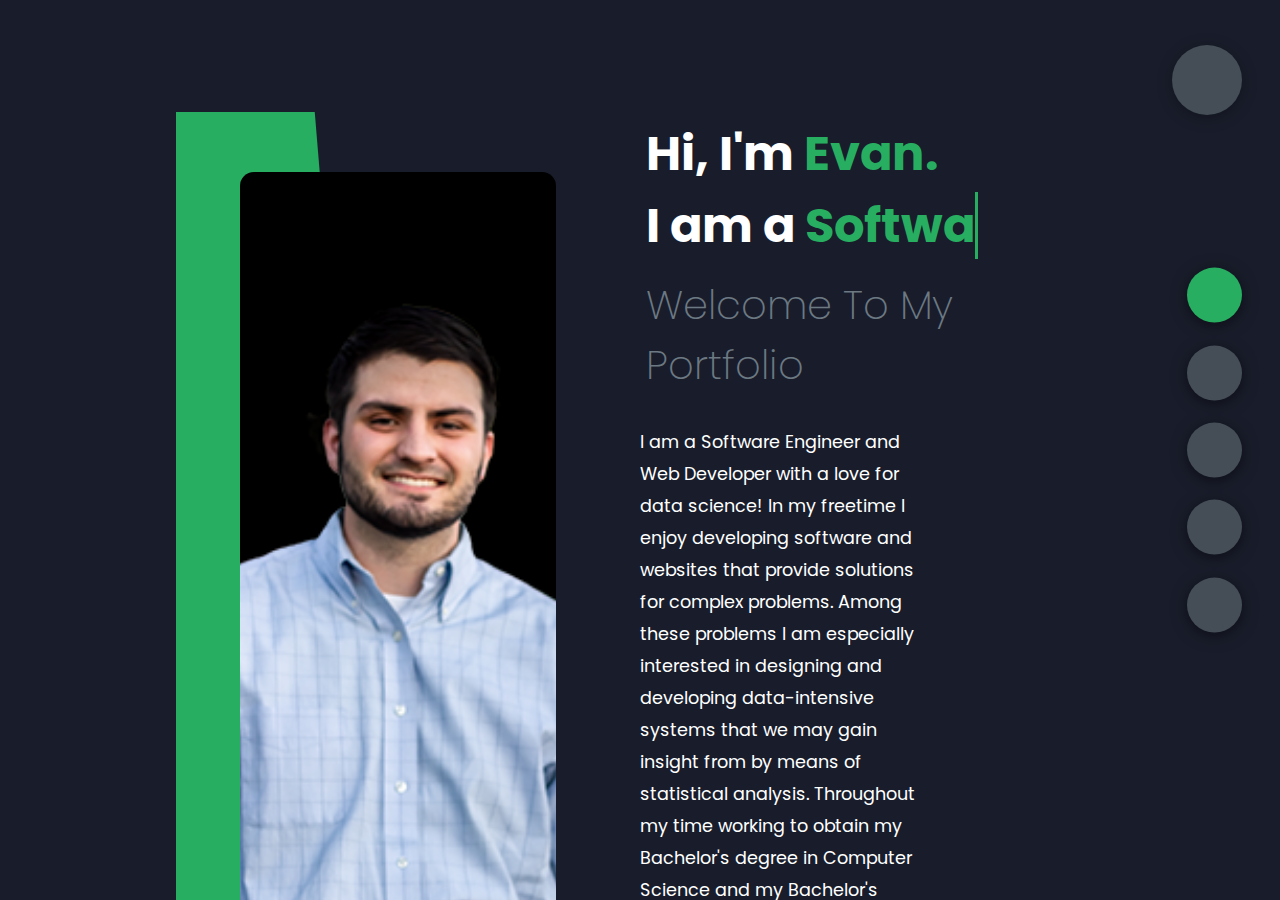
==== index.html @ 1d95c6c9 "general layout fixes for mobile" ====
<!DOCTYPE html>
<html lang="en">

<head>
    <meta charset="UTF-8">
    <meta http-equiv="X-UA-Compatible" content="IE=edge">
    <meta name="viewport" content="width=device-width, initial-scale=1.0">
    <title>Evan Nordin | Professional Portfolio</title>
    <link rel="stylesheet" href="./styles/styles.css">
    <link rel="preconnect" href="https://fonts.googleapis.com">
    <link rel="preconnect" href="https://fonts.gstatic.com" crossorigin>
    <link href="https://fonts.googleapis.com/css2?family=Poppins:ital,wght@0,400;0,500;0,700;0,800;1,400&display=swap"
        rel="stylesheet">
    <link rel="stylesheet" href="https://cdnjs.cloudflare.com/ajax/libs/font-awesome/6.1.1/css/all.min.css"
        integrity="sha512-KfkfwYDsLkIlwQp6LFnl8zNdLGxu9YAA1QvwINks4PhcElQSvqcyVLLD9aMhXd13uQjoXtEKNosOWaZqXgel0g=="
        crossorigin="anonymous" referrerpolicy="no-referrer" />
    <script async src="https://www.googletagmanager.com/gtag/js?id=G-2WJSHHRMSF"></script>
    <script>
        window.dataLayer = window.dataLayer || [];
        function gtag() { dataLayer.push(arguments); }
        gtag('js', new Date());

        gtag('config', 'G-2WJSHHRMSF');
    </script>
    <script src="https://www.google.com/recaptcha/api.js" async defer></script>
</head>

<body class="main-content">
    <header class="section sec1 header active" id="home">
        <div class="header-content">
            <div class="left-header">
                <div class="h-shape"></div>
                <div class="image"><img src="img/hero2.png" alt="my-headshot"></div>
                <div class="privacy">
                    <a href="/privacy.html">Privacy Policy</a>
                </div>
            </div>
            <div class="right-header">
                <h1 class="name">Hi, I'm <span class="name">Evan. </span><br />I am a<span class="typewriter"
                        data-wait="1500"
                        data-words='["&nbsp;Software&nbsp;Engineer.", "&nbsp;Web&nbsp;Developer.", "&nbsp;Data&nbsp;Scientist."]'></span>
                </h1>
                <h2>Welcome To My Portfolio</h2>
                <p>I am a Software Engineer and Web Developer with a love for data science! In my freetime I enjoy
                    developing software and websites that provide solutions for complex problems. Among these problems I
                    am especially interested in designing and developing data-intensive systems that we may gain insight
                    from by means of statistical analysis. Throughout my time
                    working to obtain my Bachelor's degree in Computer Science and my Bachelor's degree
                    in Applied Mathematics, I have always remained intentional in refining my skills both as a software
                    engineer and mathematician by working on passion projects. I am currently looking for a job that
                    will utilize my unique skill set and enable my continued growth in the field. </p>
                <div class="btn-container">
                    <a href="#" class="main-btn">
                        <span class="btn-text">Download Resume</span>
                        <span class="btn-icon"><i class="fas fa-download"></i></span>
                    </a>
                </div>
            </div>
        </div>
    </header>
    <main>
        <section class="section sec2 about" id="about">
            <div class="main-title">
                <h2>About <span>me</span></h2>
            </div>
            <div class="about-container">
                <div class="left-about">
                    <h2>Information</h2>
                    <p>My name is Evan Nordin. I have been a software developer for the last seven years and began
                        studying mathematics to become a data scientist three years ago. My love for software
                        engineering, web development, and data science all stems from my passion for solving problems. I
                        am excellent at independently completing tasks I am given, but I really thrive in collaborative
                        environments where I am given the opportunity to share my knowledge and learn from others. I am
                        very detail-oriented, which is why I really enjoy building software. A few of my favorite books
                        that I've
                        recently read include "The Pragmatic Programmer", "Designing Data-Intensive Applications", and
                        "Eloquent Javascript". While there are many more books I have read and learned from, I feel that
                        each of these books has influenced the way I approach and solve problems. I never get tired of
                        looking back over them. I am familar with numerous SDLC methods, but my favorite is AGILE.
                    </p>
                </div>
                <div class="right-about">
                    <div class="about-item">
                        <div class="about-text">
                            <p class="large-text">Exceptional</p>
                            <p class="small-text">Communication <br /> Skills</p>
                        </div>
                    </div>
                    <div class="about-item">
                        <div class="about-text">
                            <p class="large-text">Outstanding</p>
                            <p class="small-text">Time <br /> Management</p>
                        </div>
                    </div>
                    <div class="about-item">
                        <div class="about-text">
                            <p class="large-text">Dedicated</p>
                            <p class="small-text">Lifetime <br /> Learner</p>
                        </div>
                    </div>
                    <div class="about-item">
                        <div class="about-text">
                            <p class="large-text">Innovative</p>
                            <p class="small-text">Problem <br /> Solver</p>
                        </div>
                    </div>
                </div>
            </div>
            <div class="btn-container">
                <a href="#" class="main-btn">
                    <span class="btn-text">Download Resume</span>
                    <span class="btn-icon"><i class="fas fa-download"></i></span>
                </a>
            </div>
            <div class="about-stats">
                <h4 class="stat-title">Technical Skills</h4>
                <div class="progress-bars">
                    <div class="progress-bar">
                        <p class="progress-title">Java</p>
                        <div class="progress-container">
                            <p class="progress-text">Proficient (90%)</p>
                            <div class="progress">
                                <span class="java"></span>
                            </div>
                        </div>
                    </div>
                    <div class="progress-bar">
                        <p class="progress-title">Javascript</p>
                        <div class="progress-container">
                            <p class="progress-text">Proficient (94%)</p>
                            <div class="progress">
                                <span class="js"></span>
                            </div>
                        </div>
                    </div>
                    <div class="progress-bar">
                        <p class="progress-title">C++</p>
                        <div class="progress-container">
                            <p class="progress-text">Competent (86%)</p>
                            <div class="progress">
                                <span class="cpp"></span>
                            </div>
                        </div>
                    </div>
                    <div class="progress-bar">
                        <p class="progress-title">HTML</p>
                        <div class="progress-container">
                            <p class="progress-text">Proficient (90%)</p>
                            <div class="progress">
                                <span class="html"></span>
                            </div>
                        </div>
                    </div>
                    <div class="progress-bar">
                        <p class="progress-title">python</p>
                        <div class="progress-container">
                            <p class="progress-text">Proficient (90%)</p>
                            <div class="progress">
                                <span class="python"></span>
                            </div>
                        </div>
                    </div>
                    <div class="progress-bar">
                        <p class="progress-title">CSS</p>
                        <div class="progress-container">
                            <p class="progress-text">Proficent (88%)</p>
                            <div class="progress">
                                <span class="css"></span>
                            </div>
                        </div>
                    </div>
                    <div class="progress-bar">
                        <p class="progress-title">SQL</p>
                        <div class="progress-container">
                            <p class="progress-text">Competent (85%)</p>
                            <div class="progress">
                                <span class="css"></span>
                            </div>
                        </div>
                    </div>
                    <div class="progress-bar">
                        <p class="progress-title">MongoDB</p>
                        <div class="progress-container">
                            <p class="progress-text">Proficient (90%)</p>
                            <div class="progress">
                                <span class="css"></span>
                            </div>
                        </div>
                    </div>
                    <div class="progress-bar">
                        <p class="progress-title">Documentation</p>
                        <div class="progress-container">
                            <p class="progress-text">Competent (85%)</p>
                            <div class="progress">
                                <span class="css"></span>
                            </div>
                        </div>
                    </div>
                    <div class="progress-bar">
                        <p class="progress-title">Debugging</p>
                        <div class="progress-container">
                            <p class="progress-text">Expert (100%)</p>
                            <div class="progress">
                                <span class="debugging"></span>
                            </div>
                        </div>
                    </div>
                </div>
            </div>
            <h4 class="stat-title">My Timeline</h4>
            <div class="timeline">
                <div class="timeline-item">
                    <div class="timeline-icon">
                        <i class="fas fa-briefcase"></i>
                    </div>
                    <p class="timeline-duration">2017 - June 2022</p>
                    <h5>Bachelor of Science: Computer Science <span> - Central Washington University</span></h5>
                    <p>
                        Studied Computer Science at Central Washington University. During my time at CWU I learned
                        extensivesly about the fundamentals of computer science, including data structures, algorithms,
                        cybersecurity, computer architecture, principles of language design, database management
                        systems, algorithm analysis, advanced software engineering, and most recently computational
                        intelligence (AI
                        and ML algorithms).
                    </p>
                </div>
                <div class="timeline-item">
                    <div class="timeline-icon">
                        <i class="fas fa-briefcase"></i>
                    </div>
                    <p class="timeline-duration">2021 - Present</p>
                    <h5>Technology Intern <span> - CBHA</span></h5>
                    <p>
                        Currently working as a technology intern at Columbia Basin Health Association (CBHA). As a tech
                        intern, I have played a significant role in the implementation of the KACE asset management
                        system. At the beginning of my internship, I was responsible for physically tagging over two
                        thousand assets with barcodes and putting them in the new asset management system. After this
                        project was complete, I developed a custom web application that allows CBHA to send out
                        information system alerts to its employees via text, and also as a popup on the employee's
                        computer. I am currently building an application that streamlines the processs of updating asset
                        information inside of KACE.
                </div>
                <div class="timeline-item">
                    <div class="timeline-icon">
                        <i class="fas fa-briefcase"></i>
                    </div>
                    <p class="timeline-duration">2017 - June 2022</p>
                    <h5>Bachelor of Science: Applied Mathematics <span> - Central Washington University</span></h5>
                    <p>
                        Studied Applied Mathematics at Central Washington University. During my time at CWU I learned
                        extensivesly about the fundamentals of applied mathematics, including linear algebra, calculus,
                        probability and statistics, differential equations, cryptography, mathematical modeling, and
                        most recently advanced numerical methods and analysis. I also took courses in proving
                        fundamental mathematical concepts in calculus, linear algebra, sets and logic, discrete
                        mathematics, and finally combinatorics and graph theory.
                    </p>
                </div>
            </div>
            <div class="privacy">
                <a href="/privacy.html">Privacy Policy</a>
            </div>
        </section>
        <section class="section sec3 portfolio" id="portfolio">
            <div class="main-title">
                <h2>My <span>Projects</span></h2>
            </div>
            <div class="portfolio-items">
                <div class="portfolio-item">
                    <img src="img/blog1.jpg" alt="">
                    <div class="project-text">
                        <a href="#" target="_blank">
                            <h4>Portfolio Website</h4>
                        </a>
                        <p>
                            I built my portfolio website from scratch using HTML, SCSS, and JavaScript. The majority of
                            work for this project was building the frontend. However, I did write an express server that
                            implements nodemailer to send me emails when somebody fills out the contact form. I plan to
                            continually update this website with more projects and skills
                            as I grow in my career. To view the source code for this website, check out my Github!
                        </p>
                        <div class="pill-btns">
                            <a href="https://evannordin.dev" target="_blank">
                                <div class="pill-btn">
                                    <div class="icon">
                                        <i class="fa-solid fa-globe"></i>
                                    </div>
                                </div>
                            </a>
                            <a href="https://github.com/EvanNordin/my-portfolio" target="_blank">
                                <div class="pill-btn">
                                    <div class="icon">
                                        <i class="fab fa-github"></i>
                                    </div>
                                </div>
                            </a>
                        </div>
                    </div>
                </div>
                <div class="portfolio-item">
                    <img src="img/comets-screenshot.jpg" alt="">
                    <div class="project-text">
                        <a href="https://comets-ten.vercel.app/" target="_blank">
                            <h4>Comets.js</h4>
                        </a>
                        <p>
                            Comets.js is a lightweight e-commerce store that is built with Nuxt.js and implements Strapi
                            and Snipcart. I was lead developer and SCRUM master for this project so I was
                            responsible for making
                            sure our team was progressing. The website is in demo mode so
                            products served from the backend may take a little bit to load. Additionally, orders can be
                            placed with the provided test credit card.
                        </p>
                        <div class="pill-btns">
                            <a href="https://comets-ten.vercel.app/" target="_blank">
                                <div class="pill-btn">
                                    <div class="icon">
                                        <i class="fa-solid fa-globe"></i>
                                    </div>
                                </div>
                            </a>
                            <a href="https://github.com/capstone-project-481" target="_blank">
                                <div class="pill-btn">
                                    <div class="icon">
                                        <i class="fab fa-github"></i>
                                    </div>
                                </div>
                            </a>
                        </div>
                    </div>
                </div>
                <div class="portfolio-item">
                    <img src="img/blog1.jpg" alt="">
                    <div class="project-text">
                        <a href="#" target="_blank">
                            <h4>Portfolio Website</h4>
                        </a>
                        <p>
                            I built my portfolio website from scratch using HTML, SCSS, and JavaScript. The majority of
                            work for this project was building the frontend. However, I did write an express server that
                            implements nodemailer to send me emails when somebody fills out the contact form. I plan to
                            continually update this website with more projects and skills
                            as I grow in my career. To view the source code for this website, check out my Github!
                        </p>
                        <div class="pill-btns">
                            <div class="pill-btn">
                                <div class="icon">
                                    <i class="fab fa-github"></i>
                                </div>
                            </div>
                        </div>
                    </div>
                </div>
            </div>
            <div class="privacy">
                <a href="/privacy.html">Privacy Policy</a>
            </div>
        </section>
        <section class="section sec4" id="blogs">
            <div class="blogs-content">
                <div class="main-title">
                    <h2>My <span>Blog</span></h2>
                </div>
                <div class="blogs">
                    <div class="blog">
                        <img src="img/blog1.jpg" alt="">
                        <div class="blog-text">
                            <h4>Is Studying Computer Science a Good Idea in 2022?</h4>
                            <p>
                                Lorem ipsum dolor, sit amet consectetur adipisicing elit. Ab, laboriosam doloribus? Non,
                                dicta quis sunt consectetur, sed mollitia, sequi ipsa blanditiis tempore molestias
                                corrupti
                                excepturi! Incidunt delectus aperiam repellendus expedita!
                            </p>
                        </div>
                    </div>
                    <div class="blog">
                        <img src="img/blog1.jpg" alt="">
                        <div class="blog-text">
                            <h4>Is Studying Computer Science a Good Idea in 2022?</h4>
                            <p>
                                Lorem ipsum dolor, sit amet consectetur adipisicing elit. Ab, laboriosam doloribus? Non,
                                dicta quis sunt consectetur, sed mollitia, sequi ipsa blanditiis tempore molestias
                                corrupti
                                excepturi! Incidunt delectus aperiam repellendus expedita!
                            </p>
                        </div>
                    </div>
                    <div class="blog">
                        <img src="img/blog1.jpg" alt="">
                        <div class="blog-text">
                            <h4>Is Studying Computer Science a Good Idea in 2022?</h4>
                            <p>
                                Lorem ipsum dolor, sit amet consectetur adipisicing elit. Ab, laboriosam doloribus? Non,
                                dicta quis sunt consectetur, sed mollitia, sequi ipsa blanditiis tempore molestias
                                corrupti
                                excepturi! Incidunt delectus aperiam repellendus expedita!
                            </p>
                        </div>
                    </div>
                    <div class="blog">
                        <img src="img/blog1.jpg" alt="">
                        <div class="blog-text">
                            <h4>Is Studying Computer Science a Good Idea in 2022?</h4>
                            <p>
                                Lorem ipsum dolor, sit amet consectetur adipisicing elit. Ab, laboriosam doloribus? Non,
                                dicta quis sunt consectetur, sed mollitia, sequi ipsa blanditiis tempore molestias
                                corrupti
                                excepturi! Incidunt delectus aperiam repellendus expedita!
                            </p>
                        </div>
                    </div>
                    <div class="blog">
                        <img src="img/blog1.jpg" alt="">
                        <div class="blog-text">
                            <h4>Is Studying Computer Science a Good Idea in 2022?</h4>
                            <p>
                                Lorem ipsum dolor, sit amet consectetur adipisicing elit. Ab, laboriosam doloribus? Non,
                                dicta quis sunt consectetur, sed mollitia, sequi ipsa blanditiis tempore molestias
                                corrupti
                                excepturi! Incidunt delectus aperiam repellendus expedita!
                            </p>
                        </div>
                    </div>
                    <div class="blog">
                        <img src="img/blog1.jpg" alt="">
                        <div class="blog-text">
                            <h4>Is Studying Computer Science a Good Idea in 2022?</h4>
                            <p>
                                Lorem ipsum dolor, sit amet consectetur adipisicing elit. Ab, laboriosam doloribus? Non,
                                dicta quis sunt consectetur, sed mollitia, sequi ipsa blanditiis tempore molestias
                                corrupti
                                excepturi! Incidunt delectus aperiam repellendus expedita!
                            </p>
                        </div>
                    </div>
                </div>
            </div>
            <div class="privacy">
                <a href="/privacy.html">Privacy Policy</a>
            </div>
        </section>
        <section class="section sec5 contact" id="contact">
            <div class="contact-container">
                <div class="main-title">
                    <h2>Contact <span>Me</span></h2>
                </div>
                <div class="contact-content-container">
                    <div class="left-contact">
                        <h2>Get in touch with me</h2>
                        <p>I am actively looking for new opportunities to work with you. If you are interested in
                            collaborating, please contact me. (Verify you're not a bot first, please!&#128513;) </p>
                        </p>
                        <div class="contact-info">
                            <div class="contact-item">
                                <div class="icon">
                                    <i class="fas fa-map-marker-alt"></i>
                                    Location
                                </div>
                                <p>
                                    Washington State, USA
                                </p>
                            </div>
                        </div>
                        <div class="contact-icons">
                            <div class="contact-icon">
                                <a href="https://www.youtube.com/channel/UC5YgiiaNcfvI5W--Wzyc4rw" target="_blank">
                                    <i class="fab fa-youtube"></i>
                                </a>
                                <a href="https://github.com/EvanNordin" target="_blank">
                                    <i class="fab fa-github"></i>
                                </a>
                                <a href="https://www.linkedin.com/in/evannordin/" target="_blank">
                                    <i class="fab fa-linkedin"></i>
                                </a>
                            </div>
                        </div>
                    </div>
                    <div class="right-contact">
                        <form action="https://evan-email-server.herokuapp.com/send" class="contact-form" method="POST">
                            <div class="input-control i-c-2">
                                <input type="text" name="name" id="name" required placeholder="YOUR NAME" required
                                    minlength="8" maxlength="120">
                                <input type="text" name="email" id="email" required placeholder="YOUR EMAIL" required
                                    pattern="^[a-zA-Z0-9.!#$%&'*+/=?^_`{|}~-]+@[a-zA-Z0-9-]+(?:\.[a-zA-Z0-9-]+)*$"
                                    minlength="3" maxlength="254">
                            </div>
                            <div class="input-control">
                                <input type="text" name="subject" id="subject" required placeholder="ENTER SUBJECT">
                            </div>
                            <div class="input-control">
                                <textarea name="message" id="message" cols="15" rows="8" required
                                    placeholder="ENTER YOUR MESSAGE TO ME HERE..."></textarea>
                            </div>
                            <div class="submit-btn">
                                <button type="submit" id="submit-btn"><span class="btn-text">Submit</span>
                                    <span class="btn-icon"><i class="fa-solid fa-paper-plane"></i></span></button>
                                <div class="g-recaptcha" data-sitekey="6LdHIXsdAAAAAGPR8xxVllN3nz0CfNjHw7wwX3Pq"></div>
                            </div>
                        </form>
                    </div>
                </div>
            </div>
            <div class="privacy">
                <a href="/privacy.html">Privacy Policy</a>
            </div>
        </section>
    </main>

    <div class="controls">
        <div class="control control-1 active-btn" data-id="home">
            <i class="fas fa-home"></i>
        </div>
        <div class="control control-2" data-id="about">
            <i class="fas fa-user"></i>
        </div>
        <div class="control control-3" data-id="portfolio">
            <i class="fas fa-briefcase"></i>
        </div>
        <div class="control control-4" data-id="blogs">
            <i class="far fa-newspaper"></i>
        </div>
        <div class="control control-5" data-id="contact">
            <i class="fas fa-envelope-open"></i>
        </div>
    </div>

    <div class="theme-btn">
        <i class="fas fa-adjust"></i>
    </div>

    <script src="./type.js"></script>
    <script src="./app.js"></script>
</body>

</html>
---- styles/styles.css ----
:root {
  --primary-transition: all .5s ease-out;
  --box-shadow-1: 0 3px 15px rgba(0, 0, 0, .5);
  --box-shadow-2: 2px 12px 15px rgba(0, 0, 0, .5);
  --color-primary: #191d2b;
  --color-secondary: #27ae60;
  --color-secondary-alternate: #00ff6a;
  --color-white: #ffffff;
  --color-black: #000;
  --color-grey0: #f8f8f8;
  --color-grey1: #dbe1e8;
  --color-grey2: #b2becd;
  --color-grey3: #6c7983;
  --color-grey4: #454e56;
  --color-grey5: #2a2e35;
  --color-grey6: #12181b;
  --br-sm-2: 14px;
}

.light-theme {
  --color-primary: #ffffff;
  --color-secondary: #00c2f3;
  --color-secondary-alternate: #00d9ff;
  --color-white: #454e56;
  --color-black: #000;
  --color-grey0: #f8f8f8;
  --color-grey1: #6c7983;
  --color-grey2: #6c7983;
  --color-grey3: #6c7983;
  --color-grey4: #454e56;
  --color-grey5: #dddddd;
  --color-grey6: #12181b;
}

* {
  margin: 0;
  padding: 0;
  -webkit-box-sizing: border-box;
          box-sizing: border-box;
  list-style: none;
}

body {
  font-family: "Poppins", sans-serif;
  height: 100vh;
  background-color: var(--color-primary);
  font-size: 1.1rem;
  color: var(--color-white);
}

a {
  display: inline-block;
  text-decoration: none;
  color: inherit;
  font-family: inherit;
}

h1,
h2 {
  margin: 0.4rem;
}

h1 {
  font-size: 3.5rem;
}

h2 {
  font-size: 2.5rem;
  font-weight: 200;
  color: var(--color-grey3);
}

header {
  height: 100vh;
  color: var(--color-white);
  overflow: hidden;
}

section {
  min-height: 100vh;
  width: 100%;
  position: absolute;
  left: 0;
  top: 0;
  padding: 3rem 18rem;
}

.section {
  -webkit-transform: translateY(-100%);
          transform: translateY(-100%);
  -webkit-transition: var(--primary-transition);
  transition: var(--primary-transition);
  background-color: var(--color-primary);
}

.sec1 {
  display: none;
  -webkit-transform: translateY(0) scale(1);
          transform: translateY(0) scale(1);
}

.sec2 {
  display: none;
  -webkit-transform: translateY(0) scale(1);
          transform: translateY(0) scale(1);
}

.sec3 {
  display: none;
  -webkit-transform: translateY(0) scale(1);
          transform: translateY(0) scale(1);
}

.sec4 {
  display: none;
  -webkit-transform: translateY(0) scale(1);
          transform: translateY(0) scale(1);
}

.sec5 {
  display: none;
  -webkit-transform: translateY(0) scale(1);
          transform: translateY(0) scale(1);
}

.active {
  display: block;
  -webkit-animation: scaleAnim 1.25s ease-in-out;
          animation: scaleAnim 1.25s ease-in-out;
}

@-webkit-keyframes scaleAnim {
  0% {
    -webkit-transform: translateY(-100%) scaleY(0);
            transform: translateY(-100%) scaleY(0);
  }
  100% {
    -webkit-transform: translateY(0) scaleY(1);
            transform: translateY(0) scaleY(1);
  }
}

@keyframes scaleAnim {
  0% {
    -webkit-transform: translateY(-100%) scaleY(0);
            transform: translateY(-100%) scaleY(0);
  }
  100% {
    -webkit-transform: translateY(0) scaleY(1);
            transform: translateY(0) scaleY(1);
  }
}

.controls {
  position: fixed;
  z-index: 10;
  top: 50%;
  right: 3%;
  display: -webkit-box;
  display: -ms-flexbox;
  display: flex;
  -webkit-box-orient: vertical;
  -webkit-box-direction: normal;
      -ms-flex-direction: column;
          flex-direction: column;
  -webkit-box-align: center;
      -ms-flex-align: center;
          align-items: center;
  -webkit-box-pack: center;
      -ms-flex-pack: center;
          justify-content: center;
  -webkit-transform: translateY(-50%);
          transform: translateY(-50%);
}

.controls .active-btn {
  background-color: var(--color-secondary) !important;
  -webkit-transition: var(--primary-transition);
  transition: var(--primary-transition);
}

.controls .active-btn i {
  color: var(--color-white) !important;
}

.controls .control {
  padding: 1rem;
  cursor: pointer;
  background-color: var(--color-grey4);
  width: 55px;
  height: 55px;
  border-radius: 50%;
  display: -webkit-box;
  display: -ms-flexbox;
  display: flex;
  -webkit-box-pack: center;
      -ms-flex-pack: center;
          justify-content: center;
  -webkit-box-align: center;
      -ms-flex-align: center;
          align-items: center;
  margin: 0.7rem 0;
  -webkit-box-shadow: var(--box-shadow-1);
          box-shadow: var(--box-shadow-1);
  -webkit-transition: var(--primary-transition);
  transition: var(--primary-transition);
}

.controls .control:hover {
  background-color: var(--color-grey5);
}

.controls .control i {
  font-size: 1.2rem;
  color: #ffffff;
  pointer-events: none;
}

.theme-btn {
  top: 5%;
  right: 3%;
  width: 70px;
  height: 70px;
  border-radius: 50%;
  background-color: var(--color-grey4);
  cursor: pointer;
  position: fixed;
  display: -webkit-box;
  display: -ms-flexbox;
  display: flex;
  -webkit-box-pack: center;
      -ms-flex-pack: center;
          justify-content: center;
  -webkit-box-align: center;
      -ms-flex-align: center;
          align-items: center;
  -webkit-box-shadow: 0 3px 15px rgba(0, 0, 0, 0.3);
          box-shadow: 0 3px 15px rgba(0, 0, 0, 0.3);
  -webkit-transition: all 0.1s ease-in-out;
  transition: all 0.1s ease-in-out;
}

.theme-btn:hover {
  background-color: var(--color-grey5);
}

.theme-btn:active {
  -webkit-transform: translateY(-3px);
          transform: translateY(-3px);
}

.theme-btn i {
  font-size: 1.4rem;
  color: #ffffff;
  pointer-events: none;
}

.header-content {
  display: -ms-grid;
  display: grid;
  -ms-grid-columns: (1fr)[2];
      grid-template-columns: repeat(2, 1fr);
  height: 100%;
}

.header-content .left-header {
  display: -webkit-box;
  display: -ms-flexbox;
  display: flex;
  -webkit-box-align: center;
      -ms-flex-align: center;
          align-items: center;
  position: relative;
}

.header-content .left-header .h-shape {
  -webkit-transition: var(--primary-transition);
  transition: var(--primary-transition);
  width: 65%;
  height: 100%;
  background-color: var(--color-secondary);
  position: absolute;
  left: 0;
  top: 0;
  z-index: -1;
  -webkit-clip-path: polygon(0 0, 46% 0, 79% 100%, 0% 100%);
          clip-path: polygon(0 0, 46% 0, 79% 100%, 0% 100%);
}

.header-content .left-header .image {
  border-radius: var(--br-sm-2);
  width: 68%;
  height: 90%;
  margin-left: 4rem;
  background-color: var(--color-black);
  -webkit-transition: var(--primary-transition);
  transition: var(--primary-transition);
}

.header-content .left-header .image img {
  width: 100%;
  height: 100%;
  -o-object-fit: cover;
     object-fit: cover;
  -webkit-transition: var(--primary-transition);
  transition: var(--primary-transition);
  -webkit-filter: grayscale(0%);
          filter: grayscale(0%);
}

.header-content .left-header .image img:hover {
  -webkit-filter: grayscale(100%);
          filter: grayscale(100%);
}

.header-content .right-header {
  display: -webkit-box;
  display: -ms-flexbox;
  display: flex;
  -webkit-box-orient: vertical;
  -webkit-box-direction: normal;
      -ms-flex-direction: column;
          flex-direction: column;
  -webkit-box-pack: center;
      -ms-flex-pack: center;
          justify-content: center;
  padding-right: 5rem;
  -webkit-transition: var(--primary-transition);
  transition: var(--primary-transition);
}

.header-content .right-header .name {
  font-size: 3rem;
  white-space: nowrap;
}

.header-content .right-header .name span {
  color: var(--color-secondary);
}

.header-content .right-header p {
  margin: 1.5rem 0;
  line-height: 2rem;
  padding-right: 6.5rem;
}

.about-container {
  display: -ms-grid;
  display: grid;
  -ms-grid-columns: (1fr)[2];
      grid-template-columns: repeat(2, 1fr);
  padding-top: 3.5rem;
  padding-bottom: 2.5rem;
}

.about-container .right-about {
  display: -ms-grid;
  display: grid;
  -ms-grid-columns: (1fr)[2];
      grid-template-columns: repeat(2, 1fr);
  grid-gap: 2rem;
}

.about-container .right-about .about-item {
  border: 1px solid var(--color-grey5);
  border-radius: 5px;
  -webkit-transition: var(--primary-transition);
  transition: var(--primary-transition);
  -webkit-box-shadow: 1px 2px 15px rgba(0, 0, 0, 0.1);
          box-shadow: 1px 2px 15px rgba(0, 0, 0, 0.1);
}

.about-container .right-about .about-item:hover {
  cursor: default;
  -webkit-transform: translateY(-5px);
          transform: translateY(-5px);
  border: 1px solid var(--color-secondary);
  -webkit-box-shadow: 1px 12px 15px var(--color-secondary);
          box-shadow: 1px 12px 15px var(--color-secondary);
}

.about-container .right-about .about-item .about-text {
  padding: 1.5rem;
  display: -webkit-box;
  display: -ms-flexbox;
  display: flex;
  -webkit-box-orient: vertical;
  -webkit-box-direction: normal;
      -ms-flex-direction: column;
          flex-direction: column;
}

.about-container .right-about .about-item .about-text .large-text {
  font-size: 3rem;
  font-weight: 700;
  color: var(--color-secondary);
}

.about-container .right-about .about-item .about-text .small-text {
  padding-left: 3rem;
  position: relative;
  text-transform: uppercase;
  font-size: 1.2rem;
  color: var(--color-grey1);
  letter-spacing: 2px;
}

.about-container .right-about .about-item .about-text .small-text::before {
  content: "";
  left: 0;
  top: 15px;
  width: 2rem;
  height: 2px;
  background-color: var(--color-grey5);
}

.about-container .left-about {
  padding-right: 5rem;
}

.about-container .left-about p {
  line-height: 2rem;
  padding: 1rem;
  color: var(--color-grey1);
}

.about-container .left-about h4 {
  font-size: 2rem;
  text-transform: uppercase;
}

.about-stats {
  padding-bottom: 4rem;
}

.about-stats .progress-bars {
  display: -ms-grid;
  display: grid;
  -ms-grid-columns: (1fr)[2];
      grid-template-columns: repeat(2, 1fr);
  grid-gap: 2rem;
}

.about-stats .progress-bars .progress-bar {
  display: -webkit-box;
  display: -ms-flexbox;
  display: flex;
  -webkit-box-orient: vertical;
  -webkit-box-direction: normal;
      -ms-flex-direction: column;
          flex-direction: column;
}

.about-stats .progress-bars .progress-bar .progress-title {
  text-transform: uppercase;
  font-weight: 500;
}

.about-stats .progress-bars .progress-bar .progress-container {
  display: -webkit-box;
  display: -ms-flexbox;
  display: flex;
  -webkit-box-align: center;
      -ms-flex-align: center;
          align-items: center;
}

.about-stats .progress-bars .progress-bar .progress-container .progress-text {
  color: var(--color-grey2);
}

.about-stats .progress-bars .progress-bar .progress-container .progress {
  width: 100%;
  height: 0.45rem;
  position: relative;
  background-color: var(--color-grey4);
  margin-left: 1rem;
}

.about-stats .progress-bars .progress-bar .progress-container .progress span {
  position: absolute;
  top: 0;
  left: 0;
  height: 100%;
  background-color: var(--color-secondary);
}

.about-stats .progress-bars .progress-bar .progress-container .progress .html {
  width: 90%;
}

.about-stats .progress-bars .progress-bar .progress-container .progress .css {
  width: 88%;
}

.about-stats .progress-bars .progress-bar .progress-container .progress .java {
  width: 90%;
}

.about-stats .progress-bars .progress-bar .progress-container .progress .js {
  width: 94%;
}

.about-stats .progress-bars .progress-bar .progress-container .progress .python {
  width: 90%;
}

.about-stats .progress-bars .progress-bar .progress-container .progress .cpp {
  width: 86%;
}

.about-stats .progress-bars .progress-bar .progress-container .progress .sql {
  width: 85%;
}

.about-stats .progress-bars .progress-bar .progress-container .progress .mongo {
  width: 90%;
}

.about-stats .progress-bars .progress-bar .progress-container .progress .documentation {
  width: 85%;
}

.about-stats .progress-bars .progress-bar .progress-container .progress .debugging {
  width: 100%;
}

.stat-title {
  font-size: 1.4rem;
  text-transform: uppercase;
  text-align: center;
  padding: 3.5rem 0;
  position: relative;
}

.stat-title::before {
  content: "";
  position: absolute;
  left: 50%;
  top: 0;
  width: 40%;
  height: 1px;
  background-color: var(--color-grey5);
  -webkit-transform: translateX(-50%);
          transform: translateX(-50%);
}

.timeline {
  display: -ms-grid;
  display: grid;
  -ms-grid-columns: (1fr)[2];
      grid-template-columns: repeat(2, 1fr);
  grid-gap: 2rem;
  padding-bottom: 3rem;
}

.timeline .timeline-item {
  position: relative;
  padding-left: 3rem;
  border-left: 1px solid var(--color-grey5);
}

.timeline .timeline-item .timeline-icon {
  position: absolute;
  left: -27px;
  top: 0;
  background-color: var(--color-secondary);
  width: 50px;
  height: 50px;
  border-radius: 50%;
  display: -webkit-box;
  display: -ms-flexbox;
  display: flex;
  -webkit-box-align: center;
      -ms-flex-align: center;
          align-items: center;
  -webkit-box-pack: center;
      -ms-flex-pack: center;
          justify-content: center;
}

.timeline .timeline-item .timeline-icon i {
  font-size: 1.3rem;
}

.timeline .timeline-item .timeline-duration {
  padding: 0.2rem 0.6rem;
  background-color: var(--color-grey5);
  border-radius: 15px;
  display: inline-block;
  font-size: 0.8rem;
  text-transform: uppercase;
  font-weight: 500;
}

.timeline .timeline-item h5 {
  padding: 1rem 0;
  font-size: 1.3rem;
  font-weight: 600;
  text-transform: uppercase;
}

.timeline .timeline-item h5 span {
  font-size: 1.2rem;
  font-weight: 500;
  color: var(--color-grey2);
}

.timeline .timeline-item p {
  color: var(--color-grey2);
}

.portolio-text {
  padding: 2rem 0;
  text-align: center;
}

.portfolio-items {
  display: -ms-grid;
  display: grid;
  -ms-grid-columns: (1fr)[3];
      grid-template-columns: repeat(3, 1fr);
  grid-gap: 2rem;
  margin-top: 3rem;
}

.portfolio-items .portfolio-item {
  position: relative;
  background-color: var(--color-grey5);
  border-radius: 5px;
  -webkit-box-shadow: var(--box-shadow-1);
          box-shadow: var(--box-shadow-1);
  -webkit-transition: var(--primary-transition);
  transition: var(--primary-transition);
}

.portfolio-items .portfolio-item:hover {
  position: relative;
  -webkit-box-shadow: rgba(0, 0, 0, 0.6) 2px 15px 17px;
          box-shadow: rgba(0, 0, 0, 0.6) 2px 15px 17px;
  -webkit-transform: translateY(-5px);
          transform: translateY(-5px);
}

.portfolio-items .portfolio-item:hover img {
  -webkit-transform: scale(1.1);
          transform: scale(1.1);
  -webkit-filter: blur(0);
          filter: blur(0);
  -webkit-box-shadow: var(--box-shadow-2);
          box-shadow: var(--box-shadow-2);
}

.portfolio-items .portfolio-item:hover .project-text h4 {
  color: var(--color-secondary);
}

.portfolio-items .portfolio-item img {
  width: 100%;
  height: 300px;
  -o-object-fit: cover;
  object-fit: fill;
  border-radius: 5px 5px 0 0;
  -webkit-transition: var(--primary-transition);
  transition: var(--primary-transition);
  -webkit-filter: blur(3px);
          filter: blur(3px);
}

.portfolio-items .portfolio-item .project-text {
  margin-top: -7px;
  padding: 1.1rem;
  border-top: 8px solid var(--color-secondary);
}

.portfolio-items .portfolio-item .project-text h4 {
  font-size: 1.5rem;
  margin-bottom: 0.7rem;
  cursor: pointer;
  color: var(--color-grey1);
  -webkit-transition: var(--primary-transition);
  transition: var(--primary-transition);
}

.portfolio-items .portfolio-item .project-text p {
  color: var(--color-grey2);
  line-height: 2rem;
  padding-bottom: 1rem;
}

.portfolio-items .portfolio-item .pill-btns {
  display: -webkit-box;
  display: -ms-flexbox;
  display: flex;
  -webkit-box-pack: center;
      -ms-flex-pack: center;
          justify-content: center;
  -webkit-box-align: center;
      -ms-flex-align: center;
          align-items: center;
}

.portfolio-items .portfolio-item .pill-btns .pill-btn {
  display: -webkit-box;
  display: -ms-flexbox;
  display: flex;
  -webkit-box-pack: center;
      -ms-flex-pack: center;
          justify-content: center;
  -webkit-box-align: center;
      -ms-flex-align: center;
          align-items: center;
  width: 50px;
  height: 50px;
  border-radius: 50%;
  margin: 0 .5rem;
  background-color: var(--color-secondary);
  -webkit-box-shadow: var(--box-shadow-1);
          box-shadow: var(--box-shadow-1);
  -webkit-transition: var(--primary-transition);
  transition: var(--primary-transition);
  position: relative;
  overflow: hidden;
  cursor: pointer;
}

.portfolio-items .portfolio-item .pill-btns .pill-btn:hover {
  background-color: var(--color-secondary-alternate);
}

.portfolio-items .portfolio-item .pill-btns .pill-btn:hover .icon {
  color: var(--color-primary);
}

.portfolio-items .portfolio-item .pill-btns .pill-btn:active {
  -webkit-transition: 0.1s;
  transition: 0.1s;
  -webkit-transform: rotateX(360deg) scale(1.2);
          transform: rotateX(360deg) scale(1.2);
}

.portfolio-items .portfolio-item .pill-btns .pill-btn .icon {
  text-align: center;
  font-size: 1.3rem;
  color: var(--color-white);
  -webkit-transition: var(--primary-transition);
  transition: var(--primary-transition);
}

.portfolio-item:hover .hover-item,
.portfolio-item:active .hover-item {
  opacity: 1;
  -webkit-transform: scale(1);
          transform: scale(1);
  -webkit-transition: var(--primary-transition);
  transition: var(--primary-transition);
}

.blogs {
  display: -ms-grid;
  display: grid;
  -ms-grid-columns: (1fr)[3];
      grid-template-columns: repeat(3, 1fr);
  grid-gap: 2rem;
  margin-top: 3rem;
}

.blogs .blog {
  position: relative;
  background-color: var(--color-grey5);
  border-radius: 5px;
  -webkit-box-shadow: 1px 1px 20px rgba(0, 0, 0, 0.1);
          box-shadow: 1px 1px 20px rgba(0, 0, 0, 0.1);
  -webkit-transition: var(--primary-transition);
  transition: var(--primary-transition);
}

.blogs .blog:hover {
  -webkit-box-shadow: 0px 1px 15px rgba(0, 0, 0, 0.3);
          box-shadow: 0px 1px 15px rgba(0, 0, 0, 0.3);
  -webkit-transform: translateY(-5px);
          transform: translateY(-5px);
  -webkit-transition: var(--primary-transition);
  transition: var(--primary-transition);
}

.blogs .blog:hover img {
  -webkit-filter: grayscale(0);
          filter: grayscale(0);
  -webkit-transform: scale(1.1);
          transform: scale(1.1);
  -webkit-box-shadow: 0px 4px 15px rgba(0, 0, 0, 0.8);
          box-shadow: 0px 4px 15px rgba(0, 0, 0, 0.8);
}

.blogs .blog img {
  width: 100%;
  height: 300px;
  -o-object-fit: cover;
     object-fit: cover;
  border-radius: 5px 5px 0 0;
  -webkit-filter: grayscale(100%);
          filter: grayscale(100%);
  -webkit-transition: var(--primary-transition);
  transition: var(--primary-transition);
}

.blogs .blog .blog-text {
  margin-top: -7px;
  padding: 1.1rem;
  border-top: 8px solid var(--color-secondary);
}

.blogs .blog .blog-text h4 {
  font-size: 1.5rem;
  margin-bottom: 0.7rem;
  cursor: pointer;
}

.blogs .blog .blog-text h4:hover {
  color: var(--color-secondary);
}

.blogs .blog .blog-text p {
  color: var(--color-grey2);
  line-height: 2rem;
  padding-bottom: 1rem;
}

.contact-content-container {
  display: -webkit-box;
  display: -ms-flexbox;
  display: flex;
  padding-top: 3.5rem;
}

.contact-content-container .left-contact {
  -webkit-box-flex: 2;
      -ms-flex: 2;
          flex: 2;
}

.contact-content-container .left-contact h4 {
  margin-top: 1rem;
  font-size: 2rem;
  text-transform: uppercase;
}

.contact-content-container .left-contact p {
  margin: 1rem 0;
  line-height: 2rem;
}

.contact-content-container .left-contact .contact-info .contact-item {
  display: -webkit-box;
  display: -ms-flexbox;
  display: flex;
  -webkit-box-align: center;
      -ms-flex-align: center;
          align-items: center;
  -webkit-box-pack: justify;
      -ms-flex-pack: justify;
          justify-content: space-between;
}

.contact-content-container .left-contact .contact-info .contact-item p {
  margin: 0.3rem 0 !important;
  padding: 0 !important;
}

.contact-content-container .left-contact .contact-info .contact-item .icon {
  display: -ms-grid;
  display: grid;
  -ms-grid-columns: 40px 1fr;
      grid-template-columns: 40px 1fr;
}

.contact-content-container .left-contact .contact-info .contact-item .icon i {
  display: -webkit-box;
  display: -ms-flexbox;
  display: flex;
  -webkit-box-align: center;
      -ms-flex-align: center;
          align-items: center;
  font-size: 1.3rem;
}

.contact-content-container .left-contact .contact-icon {
  display: -webkit-box;
  display: -ms-flexbox;
  display: flex;
  margin-top: 2rem;
  -webkit-box-align: center;
      -ms-flex-align: center;
          align-items: center;
  -webkit-box-pack: center;
      -ms-flex-pack: center;
          justify-content: center;
}

.contact-content-container .left-contact .contact-icon a {
  display: -webkit-box;
  display: -ms-flexbox;
  display: flex;
  -webkit-box-align: center;
      -ms-flex-align: center;
          align-items: center;
  color: var(--color-white);
  background-color: var(--color-grey5);
  cursor: pointer;
  -webkit-box-pack: center;
      -ms-flex-pack: center;
          justify-content: center;
  width: 50px;
  height: 50px;
  border-radius: 50%;
  margin: 0 0.4rem;
  -webkit-transition: var(--primary-transition);
  transition: var(--primary-transition);
}

.contact-content-container .left-contact .contact-icon a:hover {
  background-color: var(--color-secondary);
}

.contact-content-container .left-contact .contact-icon a:hover i {
  color: var(--color-primary);
}

.contact-content-container .left-contact .contact-icon a i {
  display: -webkit-box;
  display: -ms-flexbox;
  display: flex;
  -webkit-box-align: center;
      -ms-flex-align: center;
          align-items: center;
  -webkit-box-pack: center;
      -ms-flex-pack: center;
          justify-content: center;
  font-size: 1.3rem;
}

.contact-content-container .right-contact {
  -webkit-box-flex: 3;
      -ms-flex: 3;
          flex: 3;
  margin-left: 3rem;
}

.contact-content-container .right-contact .input-control {
  margin: 1.5rem 0;
}

.contact-content-container .right-contact .input-control input,
.contact-content-container .right-contact .input-control textarea {
  border-radius: 30px;
  font-weight: inherit;
  font-size: inherit;
  font-family: inherit;
  padding: 0.8rem 1.1rem;
  outline: none;
  border: none;
  background-color: var(--color-grey5);
  width: 100%;
  color: var(--color-white);
  resize: none;
}

.contact-content-container .right-contact .i-c-2 {
  display: -webkit-box;
  display: -ms-flexbox;
  display: flex;
}

.contact-content-container .right-contact .i-c-2 :last-child {
  margin-left: 1.5rem;
}

.contact-content-container .right-contact .submit-btn {
  display: -webkit-box;
  display: -ms-flexbox;
  display: flex;
  -webkit-box-pack: center;
      -ms-flex-pack: center;
          justify-content: center;
}

.typewriter .txt {
  border-right: 0.2rem solid var(--color-secondary);
  -webkit-animation: blink 400ms steps(40) infinite;
          animation: blink 400ms steps(40) infinite;
}

@-webkit-keyframes blink {
  from,
  to {
    border-color: transparent;
  }
  50% {
    border-color: var(--color-secondary);
  }
}

@keyframes blink {
  from,
  to {
    border-color: transparent;
  }
  50% {
    border-color: var(--color-secondary);
  }
}

.btn-container {
  display: -webkit-box;
  display: -ms-flexbox;
  display: flex;
  -ms-flex-item-align: start;
      align-self: flex-start;
}

.main-btn {
  border-radius: 30px;
  color: inherit;
  font-weight: 600;
  position: relative;
  border: 1px solid var(--color-secondary);
  display: -webkit-box;
  display: -ms-flexbox;
  display: flex;
  -ms-flex-item-align: start;
      align-self: flex-start;
  -webkit-box-align: center;
      -ms-flex-align: center;
          align-items: center;
  overflow: hidden;
  background: -webkit-gradient(linear, right top, left top, color-stop(50%, var(--color-secondary)), color-stop(50%, var(--color-primary)));
  background: linear-gradient(to left, var(--color-secondary) 50%, var(--color-primary) 50%);
  background-size: 200% 100%;
  background-position: left bottom;
  -webkit-transition: var(--primary-transition);
  transition: var(--primary-transition);
}

.main-btn:hover {
  background-position: right bottom;
}

.main-btn:hover .btn-text {
  color: var(--color-primary);
  -webkit-transition: var(--primary-transition);
  transition: var(--primary-transition);
}

.main-btn:hover .btn-icon {
  -webkit-transition: var(--primary-transition);
  transition: var(--primary-transition);
}

.main-btn:hover .btn-icon i {
  -webkit-transition: var(primary);
  transition: var(primary);
  color: var(--color-primary);
}

.main-btn .btn-text {
  padding: 0 2rem;
}

.main-btn .btn-icon {
  background-color: var(--color-secondary);
  display: -webkit-box;
  display: -ms-flexbox;
  display: flex;
  -webkit-box-align: center;
      -ms-flex-align: center;
          align-items: center;
  -webkit-box-pack: center;
      -ms-flex-pack: center;
          justify-content: center;
  border-radius: 50%;
  padding: 1rem;
}

.main-title {
  text-align: center;
}

.main-title h2 {
  position: relative;
  text-transform: uppercase;
  font-size: 4rem;
  font-weight: 700;
  color: var(--color-white);
}

.main-title h2 span {
  color: var(--color-secondary);
  -webkit-transition: var(--primary-transition);
  transition: var(--primary-transition);
}

.main-title h2 .bg-text {
  position: absolute;
  top: 50%;
  left: 50%;
  color: var(--color-grey5);
  -webkit-transition: var(--primary-transition);
  transition: var(--primary-transition);
  z-index: -1;
  -webkit-transform: translate(-50%, -50%);
          transform: translate(-50%, -50%);
  font-weight: 800;
  font-size: 6.3rem;
}

button {
  border-radius: 30px;
  color: inherit;
  font-weight: 600;
  position: relative;
  border: 1px solid var(--color-secondary);
  display: -webkit-box;
  display: -ms-flexbox;
  display: flex;
  -ms-flex-item-align: center;
      align-self: center;
  -webkit-box-align: center;
      -ms-flex-align: center;
          align-items: center;
  overflow: hidden;
  background: -webkit-gradient(linear, right top, left top, color-stop(50%, var(--color-secondary)), color-stop(50%, var(--color-primary)));
  background: linear-gradient(to left, var(--color-secondary) 50%, var(--color-primary) 50%);
  background-size: 200% 100%;
  background-position: left bottom;
  -webkit-transition: var(--primary-transition);
  transition: var(--primary-transition);
}

button:hover {
  background-position: right bottom;
}

button:hover .btn-text {
  color: var(--color-primary);
  -webkit-transition: var(--primary-transition);
  transition: var(--primary-transition);
}

button:hover .btn-icon {
  -webkit-transition: var(--primary-transition);
  transition: var(--primary-transition);
}

button:hover .btn-icon i {
  -webkit-transition: var(primary);
  transition: var(primary);
  color: var(--color-primary);
}

button .btn-text {
  padding: 0 2rem;
}

button .btn-icon {
  background-color: var(--color-secondary);
  display: -webkit-box;
  display: -ms-flexbox;
  display: flex;
  -webkit-box-align: center;
      -ms-flex-align: center;
          align-items: center;
  -webkit-box-pack: center;
      -ms-flex-pack: center;
          justify-content: center;
  border-radius: 50%;
  padding: 1rem;
}

.privacy {
  display: -webkit-box;
  display: -ms-flexbox;
  display: flex;
  text-align: center;
  -webkit-box-align: center;
  -ms-flex-align: center;
  -ms-flex-item-align: auto;
      align-self: auto;
  /* padding-top: 1rem; */
  position: absolute;
  bottom: 0;
  margin: auto;
}

.g-recaptcha {
  display: -webkit-box;
  display: -ms-flexbox;
  display: flex;
  -webkit-box-align: center;
      -ms-flex-align: center;
          align-items: center;
  -webkit-box-pack: center;
      -ms-flex-pack: center;
          justify-content: center;
  margin-top: 1rem;
}

.about-container .left-about p {
  padding-left: 0;
}

@media screen and (max-width: 600px) {
  header {
    padding: 0 !important;
    overflow-y: scroll;
  }
  .theme-btn {
    width: 50px;
    height: 50px;
  }
  .right-header {
    -ms-grid-row: 1;
    grid-row: 1;
    padding-right: 0rem !important;
    width: 90%;
    margin: 0 auto;
  }
  .right-header .name {
    font-size: 1.5rem !important;
    text-align: center;
    padding-top: 3rem;
  }
  .right-header h2 {
    font-size: 1.25rem !important;
    text-align: center;
  }
  .right-header p {
    text-align: center;
    margin: 1rem 0 !important;
    padding: 0 0.5rem !important;
  }
  .header-content .left-header {
    padding-bottom: 4.75rem;
  }
  .header-content .left-header .image {
    margin: 0 auto;
    width: 90%;
  }
  .header-content .left-header .privacy {
    padding-bottom: 4.5rem;
    padding-left: 7.25rem;
  }
  .section {
    padding: 2rem 0.5rem;
  }
  .section .privacy {
    padding-bottom: 4.5rem;
    padding-left: 7.25rem;
  }
  #portfolio .privacy, #blogs .privacy, #contact .privacy {
    padding-bottom: 4.5rem;
    padding-left: 4rem !important;
  }
  .about {
    padding: 4rem 0 !important;
  }
  .about-container {
    -ms-grid-columns: (1fr)[1];
        grid-template-columns: repeat(1, 1fr);
    text-align: center;
    padding: 0;
  }
  .about-container .right-about {
    padding: 1rem;
  }
  .about-container .right-about .about-item .about-text {
    font-size: 1.25rem !important;
    padding: 1.5rem 0;
  }
  .about-container .left-about {
    padding: 0 1.5rem;
  }
  .about-container .left-about p {
    padding: 0;
  }
  .about-stats {
    padding: 0 1rem;
  }
  .timeline {
    -ms-grid-columns: (1fr)[1];
        grid-template-columns: repeat(1, 1fr);
    padding: 0 3.25rem;
    padding-bottom: 2rem;
  }
  .about-stats .progress-bars {
    -ms-grid-columns: (1fr)[1];
        grid-template-columns: repeat(1, 1fr);
  }
  .portfolio-item {
    -ms-grid-columns: (1fr)[1];
        grid-template-columns: repeat(1, 1fr);
    padding-bottom: 6rem;
    margin-top: 1rem;
  }
  .blogs {
    -ms-grid-columns: (1fr)[1];
        grid-template-columns: repeat(1, 1fr);
    padding-bottom: 3rem;
  }
  .blogs .privacy {
    padding-bottom: 4.5rem;
    padding-left: 7.25rem;
  }
  .contact {
    text-align: center;
  }
  .contact-content-container {
    padding-top: 0;
    -webkit-box-orient: vertical;
    -webkit-box-direction: normal;
        -ms-flex-direction: column;
            flex-direction: column;
  }
  .contact-content-container .left-contact {
    padding: 0 1rem;
  }
  .contact-content-container .left-contact h2 {
    font-size: 1.25rem !important;
    text-align: center;
  }
  .contact-content-container .right-contact {
    margin-left: 0;
    margin-top: 2.5rem;
  }
  .contact-content-container .submit-btn {
    -webkit-box-orient: vertical;
    -webkit-box-direction: normal;
        -ms-flex-direction: column;
            flex-direction: column;
  }
  .contact-content-container .g-recaptcha {
    background-color: var(primary-color);
    color: var(primary-color);
    margin-bottom: 1rem;
  }
  .contact-content-container .right-contact .i-c-2 {
    -webkit-box-orient: vertical;
    -webkit-box-direction: normal;
        -ms-flex-direction: column;
            flex-direction: column;
  }
  .contact-content-container .right-contact .i-c-2 :last-child {
    margin-left: 0;
    margin-top: 1.5rem;
  }
  .contact-content-container .right-contact {
    margin-bottom: 6rem;
  }
  .contact-item {
    -webkit-box-orient: vertical;
    -webkit-box-direction: normal;
        -ms-flex-direction: column;
            flex-direction: column;
    margin: 1rem 0;
  }
  .contact-item p {
    font-size: 15px;
    color: var(--color-grey-2);
  }
  .contact-item span {
    font-size: 15px;
  }
  .contact-item .icon {
    -ms-grid-columns: 25px 1fr;
        grid-template-columns: 25px 1fr;
  }
  .main-title h2 {
    font-size: 2rem;
  }
  .main-title h2 span {
    font-size: 2.3rem;
  }
  .main-title h2 .bg-text {
    font-size: 2.3rem;
  }
}

@media screen and (max-width: 1432px) {
  .section {
    padding: 7rem 11rem;
  }
  .contact-content-container {
    -webkit-box-orient: vertical;
    -webkit-box-direction: normal;
        -ms-flex-direction: column;
            flex-direction: column;
  }
  .contact-content-container .right-contact {
    margin-left: 0;
    margin-top: 0;
  }
  .contact-content-container .right-contact .i-c-2 {
    -webkit-box-orient: vertical;
    -webkit-box-direction: normal;
        -ms-flex-direction: column;
            flex-direction: column;
  }
  .contact-content-container .right-contact .i-c-2 :last-child {
    margin-left: 0;
    margin-top: 1.5rem;
  }
  .contact-content-container .right-contact {
    margin-bottom: 6rem;
  }
  .main-title h2 .bg-text {
    font-size: 5.5rem;
  }
  .header-content {
    -ms-grid-columns: 1, 2fr;
        grid-template-columns: 1, 2fr;
  }
}

@media screen and (max-width: 1536px) {
  .blogs {
    -ms-grid-columns: (1fr)[2];
        grid-template-columns: repeat(2, 1fr);
    margin-top: 6rem;
  }
  .portfolio-items {
    -ms-grid-columns: (1fr)[2];
        grid-template-columns: repeat(2, 1fr);
  }
  .about-container .right-about {
    -ms-grid-columns: (1fr)[1];
        grid-template-columns: repeat(1, 1fr);
  }
  .btn-container {
    -ms-flex-item-align: center;
        -ms-grid-row-align: center;
        align-self: center;
    -webkit-box-pack: center;
        -ms-flex-pack: center;
            justify-content: center;
    margin: 1rem;
  }
}

@media screen and (max-width: 660px) {
  .blogs {
    -ms-grid-columns: (1fr)[1];
        grid-template-columns: repeat(1, 1fr);
  }
  .portfolio-items {
    -ms-grid-columns: (1fr)[1];
        grid-template-columns: repeat(1, 1fr);
  }
}

@media screen and (max-width: 1070px) {
  .main-title h2 {
    font-size: 4rem;
  }
  .main-title h2 span {
    font-size: 4rem;
  }
  .main-title h2 .bg-text {
    font-size: 4.5rem;
  }
}

@media screen and (max-width: 970px) {
  .section {
    padding: 8rem 2rem;
  }
  .header-content {
    -ms-grid-columns: (1fr)[1];
        grid-template-columns: repeat(1, 1fr);
    padding-bottom: 6rem;
  }
  .header-content .left-header .h-shape {
    display: none;
  }
  .header-content .left-header .image {
    width: 90% !important;
    margin: 0 auto !important;
  }
  .header-content .right-header {
    -ms-grid-row: 1;
    grid-row: 1;
    padding-right: 0rem !important;
    width: 90%;
    margin: 0 auto;
  }
  .controls {
    top: auto;
    bottom: 0;
    -webkit-box-orient: horizontal;
    -webkit-box-direction: normal;
        -ms-flex-direction: row;
            flex-direction: row;
    -webkit-box-pack: center;
        -ms-flex-pack: center;
            justify-content: center;
    left: 50%;
    -webkit-transform: translateX(-50%);
            transform: translateX(-50%);
    width: 100%;
    background-color: var(--color-grey-5);
  }
  .controls .control {
    margin: 1rem 0.3rem;
  }
}

@media screen and (max-width: 700px) {
  .section {
    padding: 0 3rem;
    padding-top: 4rem;
  }
  .about-stats .progress-bars {
    -ms-grid-columns: (1fr)[1];
        grid-template-columns: repeat(1, 1fr);
  }
  .about-container .right-about {
    -ms-grid-columns: (1fr)[1];
        grid-template-columns: repeat(1, 1fr);
  }
  .timeline {
    -ms-grid-columns: (1fr)[1];
        grid-template-columns: repeat(1, 1fr);
  }
  .main-title h2 {
    font-size: 3rem;
  }
  .main-title h2 span {
    font-size: 3rem;
  }
  .main-title h2 .bg-text {
    font-size: 4rem;
  }
}
/*# sourceMappingURL=styles.css.map */
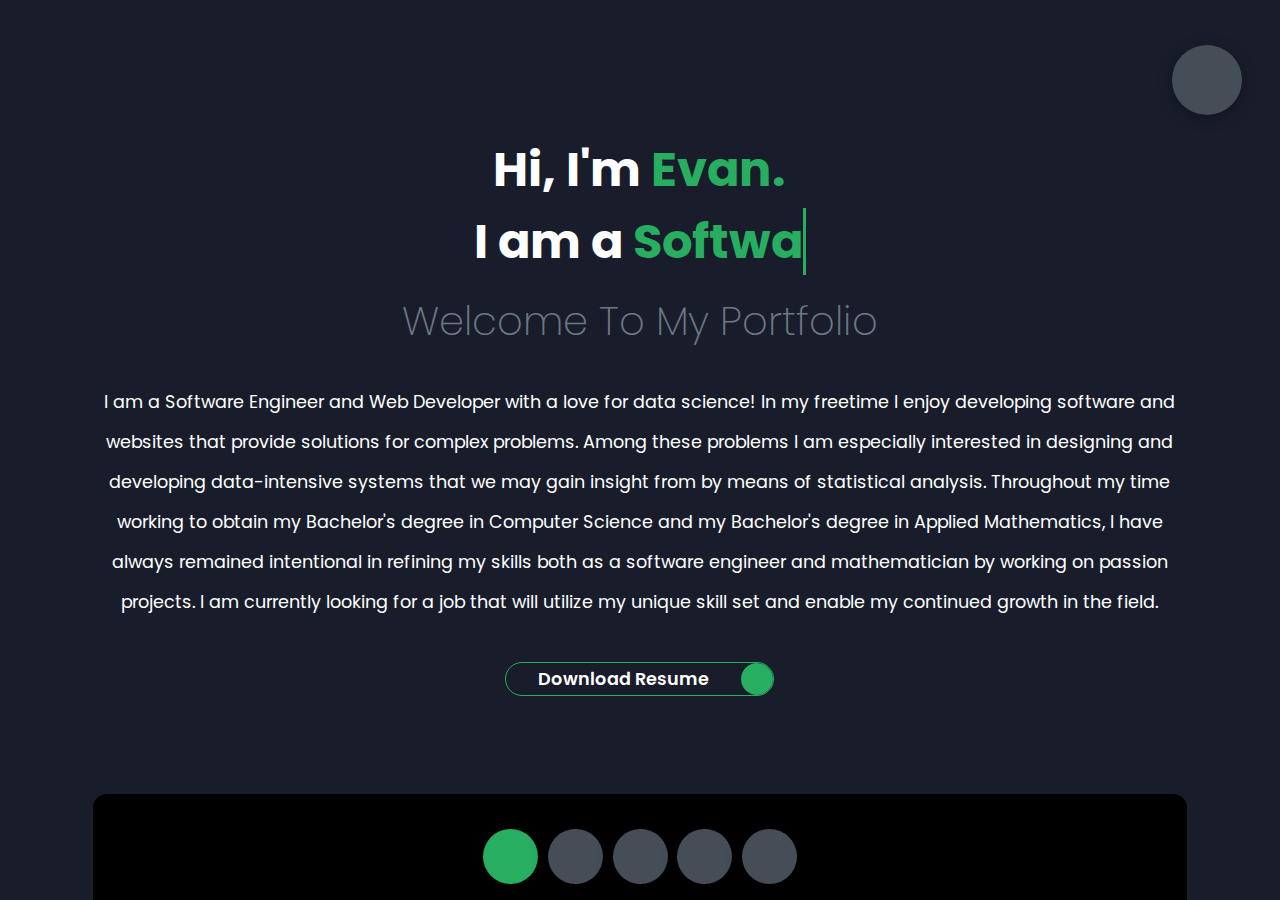
==== commit 232cde7d: "Update index.html" ====
--- a/index.html
+++ b/index.html
@@ -50,7 +50,7 @@
                     engineer and mathematician by working on passion projects. I am currently looking for a job that
                     will utilize my unique skill set and enable my continued growth in the field. </p>
                 <div class="btn-container">
-                    <a href="#" class="main-btn">
+                    <a href="./public/Evan_Nordin_s_CV.pdf" download="Evan-Nordin-Resume" class="main-btn">
                         <span class="btn-text">Download Resume</span>
                         <span class="btn-icon"><i class="fas fa-download"></i></span>
                     </a>
@@ -66,8 +66,8 @@
             <div class="about-container">
                 <div class="left-about">
                     <h2>Information</h2>
-                    <p>My name is Evan Nordin. I have been a software developer for the last seven years and began
-                        studying mathematics to become a data scientist three years ago. My love for software
+                    <p>My name is Evan Nordin. My passion has been software development for the last seven years and I also began
+                        studying mathematics to better understand Computer Science and Data Science. My love for software
                         engineering, web development, and data science all stems from my passion for solving problems. I
                         am excellent at independently completing tasks I am given, but I really thrive in collaborative
                         environments where I am given the opportunity to share my knowledge and learn from others. I am
@@ -107,7 +107,7 @@
                 </div>
             </div>
             <div class="btn-container">
-                <a href="#" class="main-btn">
+                <a href="./public/Evan_Nordin_s_CV.pdf" download="Evan-Nordin-Resume" class="main-btn">
                     <span class="btn-text">Download Resume</span>
                     <span class="btn-icon"><i class="fas fa-download"></i></span>
                 </a>
@@ -328,28 +328,6 @@
                         </div>
                     </div>
                 </div>
-                <div class="portfolio-item">
-                    <img src="img/blog1.jpg" alt="">
-                    <div class="project-text">
-                        <a href="#" target="_blank">
-                            <h4>Portfolio Website</h4>
-                        </a>
-                        <p>
-                            I built my portfolio website from scratch using HTML, SCSS, and JavaScript. The majority of
-                            work for this project was building the frontend. However, I did write an express server that
-                            implements nodemailer to send me emails when somebody fills out the contact form. I plan to
-                            continually update this website with more projects and skills
-                            as I grow in my career. To view the source code for this website, check out my Github!
-                        </p>
-                        <div class="pill-btns">
-                            <div class="pill-btn">
-                                <div class="icon">
-                                    <i class="fab fa-github"></i>
-                                </div>
-                            </div>
-                        </div>
-                    </div>
-                </div>
             </div>
             <div class="privacy">
                 <a href="/privacy.html">Privacy Policy</a>
@@ -358,9 +336,9 @@
         <section class="section sec4" id="blogs">
             <div class="blogs-content">
                 <div class="main-title">
-                    <h2>My <span>Blog</span></h2>
-                </div>
-                <div class="blogs">
+                    <h2>Coming <span>Soon</span></h2>
+                </div>
+                <!-- <div class="blogs">
                     <div class="blog">
                         <img src="img/blog1.jpg" alt="">
                         <div class="blog-text">
@@ -434,7 +412,7 @@
                         </div>
                     </div>
                 </div>
-            </div>
+            </div> -->
             <div class="privacy">
                 <a href="/privacy.html">Privacy Policy</a>
             </div>
--- a/styles/styles.css
+++ b/styles/styles.css
@@ -73,7 +73,7 @@
 header {
   height: 100vh;
   color: var(--color-white);
-  overflow: hidden;
+  overflow: auto;
 }
 
 section {
@@ -980,9 +980,9 @@
   display: -webkit-box;
   display: -ms-flexbox;
   display: flex;
-  -webkit-box-pack: center;
-      -ms-flex-pack: center;
-          justify-content: center;
+  -webkit-box-pack: space-evenly;
+      -ms-flex-pack: space-evenly;
+          justify-content: space-evenly;
 }
 
 .typewriter .txt {
@@ -1337,6 +1337,9 @@
     -webkit-box-direction: normal;
         -ms-flex-direction: column;
             flex-direction: column;
+    -webkit-box-pack: space-evenly;
+        -ms-flex-pack: space-evenly;
+            justify-content: space-evenly;
   }
   .contact-content-container .g-recaptcha {
     background-color: var(primary-color);
@@ -1385,7 +1388,7 @@
   }
 }
 
-@media screen and (max-width: 1432px) {
+@media screen and (max-width: 1300px) {
   .section {
     padding: 7rem 11rem;
   }
@@ -1469,7 +1472,7 @@
   }
 }
 
-@media screen and (max-width: 970px) {
+@media screen and (max-width: 1300px) {
   .section {
     padding: 8rem 2rem;
   }
@@ -1489,8 +1492,13 @@
     -ms-grid-row: 1;
     grid-row: 1;
     padding-right: 0rem !important;
+    text-align: center;
     width: 90%;
     margin: 0 auto;
+  }
+  .header-content .right-header p {
+    padding: 0;
+    line-height: 2.5rem;
   }
   .controls {
     top: auto;
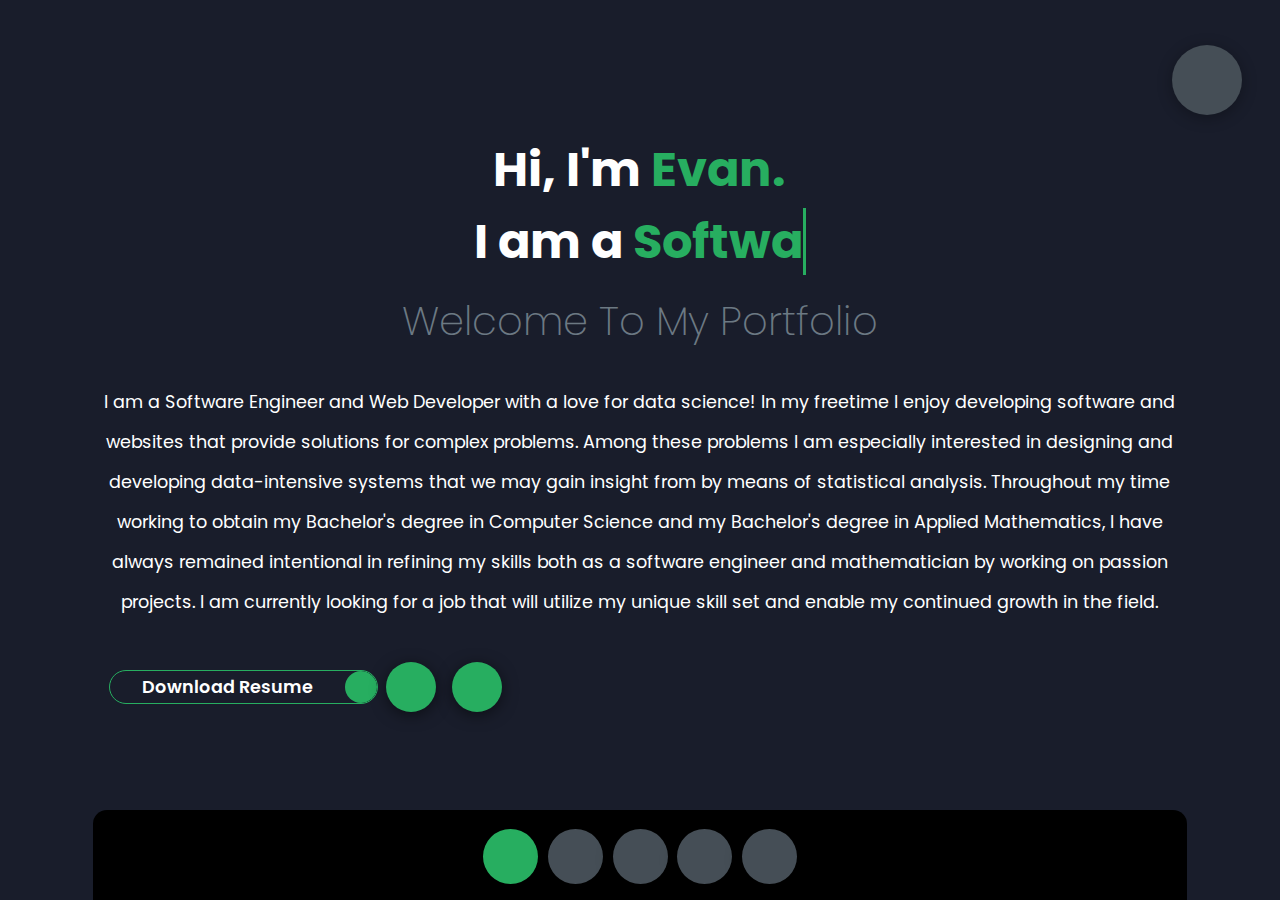
==== commit 7d985a00: "Added linkedin and github buttons to home" ====
--- a/index.html
+++ b/index.html
@@ -9,9 +9,12 @@
     <link rel="stylesheet" href="./styles/styles.css">
     <link rel="preconnect" href="https://fonts.googleapis.com">
     <link rel="preconnect" href="https://fonts.gstatic.com" crossorigin>
-    <link href="https://fonts.googleapis.com/css2?family=Poppins:ital,wght@0,400;0,500;0,700;0,800;1,400&display=swap"
-        rel="stylesheet">
-    <link rel="stylesheet" href="https://cdnjs.cloudflare.com/ajax/libs/font-awesome/6.1.1/css/all.min.css"
+    <link rel="preload"
+        href="https://fonts.googleapis.com/css2?family=Poppins:ital,wght@0,400;0,500;0,700;0,800;1,400&display=swap"
+        as="style" onload="this.rel='stylesheet'">
+
+    <link rel="preload" href="https://cdnjs.cloudflare.com/ajax/libs/font-awesome/6.1.1/css/all.min.css" as="style"
+        onload="this.rel='stylesheet'"
         integrity="sha512-KfkfwYDsLkIlwQp6LFnl8zNdLGxu9YAA1QvwINks4PhcElQSvqcyVLLD9aMhXd13uQjoXtEKNosOWaZqXgel0g=="
         crossorigin="anonymous" referrerpolicy="no-referrer" />
     <script async src="https://www.googletagmanager.com/gtag/js?id=G-2WJSHHRMSF"></script>
@@ -30,7 +33,7 @@
         <div class="header-content">
             <div class="left-header">
                 <div class="h-shape"></div>
-                <div class="image"><img src="img/hero2.png" alt="my-headshot"></div>
+                <div class="image"><img src="img/hero.webp" alt="my-headshot"></div>
                 <div class="privacy">
                     <a href="/privacy.html">Privacy Policy</a>
                 </div>
@@ -50,10 +53,26 @@
                     engineer and mathematician by working on passion projects. I am currently looking for a job that
                     will utilize my unique skill set and enable my continued growth in the field. </p>
                 <div class="btn-container">
-                    <a href="./public/Evan_Nordin_s_CV.pdf" download="Evan-Nordin-Resume" class="main-btn">
+                    <a href="./public/Evan_Nordin_s_Resume.pdf" download="Evan-Nordin-Resume" class="main-btn">
                         <span class="btn-text">Download Resume</span>
                         <span class="btn-icon"><i class="fas fa-download"></i></span>
                     </a>
+                    <div class="pill-btns">
+                        <a href="https://linkedin.com/in/evannordin" target="_blank">
+                            <div class="pill-btn">
+                                <div class="icon">
+                                    <i class="fab fa-linkedin"></i>
+                                </div>
+                            </div>
+                        </a>
+                        <a href="https://github.com/EvanNordin" target="_blank">
+                            <div class="pill-btn">
+                                <div class="icon">
+                                    <i class="fab fa-github"></i>
+                                </div>
+                            </div>
+                        </a>
+                    </div>
                 </div>
             </div>
         </div>
@@ -66,8 +85,10 @@
             <div class="about-container">
                 <div class="left-about">
                     <h2>Information</h2>
-                    <p>My name is Evan Nordin. My passion has been software development for the last seven years and I also began
-                        studying mathematics to better understand Computer Science and Data Science. My love for software
+                    <p>My name is Evan Nordin. My passion has been software development for the last seven years and I
+                        also began
+                        studying mathematics to better understand Computer Science and Data Science. My love for
+                        software
                         engineering, web development, and data science all stems from my passion for solving problems. I
                         am excellent at independently completing tasks I am given, but I really thrive in collaborative
                         environments where I am given the opportunity to share my knowledge and learn from others. I am
@@ -107,7 +128,7 @@
                 </div>
             </div>
             <div class="btn-container">
-                <a href="./public/Evan_Nordin_s_CV.pdf" download="Evan-Nordin-Resume" class="main-btn">
+                <a href="./public/Evan_Nordin_s_Resume.pdf" download="Evan-Nordin-Resume" class="main-btn">
                     <span class="btn-text">Download Resume</span>
                     <span class="btn-icon"><i class="fas fa-download"></i></span>
                 </a>
@@ -266,7 +287,7 @@
             </div>
             <div class="portfolio-items">
                 <div class="portfolio-item">
-                    <img src="img/blog1.jpg" alt="">
+                    <img src="img/blog1.webp" alt="">
                     <div class="project-text">
                         <a href="#" target="_blank">
                             <h4>Portfolio Website</h4>
@@ -297,14 +318,15 @@
                     </div>
                 </div>
                 <div class="portfolio-item">
-                    <img src="img/comets-screenshot.jpg" alt="">
+                    <img src="img/comets-screenshot.webp" alt="">
                     <div class="project-text">
                         <a href="https://comets-ten.vercel.app/" target="_blank">
                             <h4>Comets.js</h4>
                         </a>
                         <p>
                             Comets.js is a lightweight e-commerce store that is built with Nuxt.js and implements Strapi
-                            and Snipcart. I was lead developer and SCRUM master for this project so I was
+                            and Snipcart. For this academic project, I was lead developer and SCRUM master for this
+                            project so I was
                             responsible for making
                             sure our team was progressing. The website is in demo mode so
                             products served from the backend may take a little bit to load. Additionally, orders can be
@@ -413,9 +435,9 @@
                     </div>
                 </div>
             </div> -->
-            <div class="privacy">
-                <a href="/privacy.html">Privacy Policy</a>
-            </div>
+                <div class="privacy">
+                    <a href="/privacy.html">Privacy Policy</a>
+                </div>
         </section>
         <section class="section sec5 contact" id="contact">
             <div class="contact-container">
--- a/styles/styles.css
+++ b/styles/styles.css
@@ -344,6 +344,14 @@
   padding-right: 6.5rem;
 }
 
+.header-content .right-header .btn-container {
+  display: -webkit-box;
+  display: -ms-flexbox;
+  display: flex;
+  -ms-flex-item-align: start;
+      align-self: flex-start;
+}
+
 .about-container {
   display: -ms-grid;
   display: grid;
@@ -686,65 +694,6 @@
   color: var(--color-grey2);
   line-height: 2rem;
   padding-bottom: 1rem;
-}
-
-.portfolio-items .portfolio-item .pill-btns {
-  display: -webkit-box;
-  display: -ms-flexbox;
-  display: flex;
-  -webkit-box-pack: center;
-      -ms-flex-pack: center;
-          justify-content: center;
-  -webkit-box-align: center;
-      -ms-flex-align: center;
-          align-items: center;
-}
-
-.portfolio-items .portfolio-item .pill-btns .pill-btn {
-  display: -webkit-box;
-  display: -ms-flexbox;
-  display: flex;
-  -webkit-box-pack: center;
-      -ms-flex-pack: center;
-          justify-content: center;
-  -webkit-box-align: center;
-      -ms-flex-align: center;
-          align-items: center;
-  width: 50px;
-  height: 50px;
-  border-radius: 50%;
-  margin: 0 .5rem;
-  background-color: var(--color-secondary);
-  -webkit-box-shadow: var(--box-shadow-1);
-          box-shadow: var(--box-shadow-1);
-  -webkit-transition: var(--primary-transition);
-  transition: var(--primary-transition);
-  position: relative;
-  overflow: hidden;
-  cursor: pointer;
-}
-
-.portfolio-items .portfolio-item .pill-btns .pill-btn:hover {
-  background-color: var(--color-secondary-alternate);
-}
-
-.portfolio-items .portfolio-item .pill-btns .pill-btn:hover .icon {
-  color: var(--color-primary);
-}
-
-.portfolio-items .portfolio-item .pill-btns .pill-btn:active {
-  -webkit-transition: 0.1s;
-  transition: 0.1s;
-  -webkit-transform: rotateX(360deg) scale(1.2);
-          transform: rotateX(360deg) scale(1.2);
-}
-
-.portfolio-items .portfolio-item .pill-btns .pill-btn .icon {
-  text-align: center;
-  font-size: 1.3rem;
-  color: var(--color-white);
-  -webkit-transition: var(--primary-transition);
-  transition: var(--primary-transition);
 }
 
 .portfolio-item:hover .hover-item,
@@ -1015,8 +964,8 @@
   display: -webkit-box;
   display: -ms-flexbox;
   display: flex;
-  -ms-flex-item-align: start;
-      align-self: flex-start;
+  -ms-flex-item-align: center;
+      align-self: center;
 }
 
 .main-btn {
@@ -1028,14 +977,14 @@
   display: -webkit-box;
   display: -ms-flexbox;
   display: flex;
-  -ms-flex-item-align: start;
-      align-self: flex-start;
+  -ms-flex-item-align: center;
+      align-self: center;
   -webkit-box-align: center;
       -ms-flex-align: center;
           align-items: center;
   overflow: hidden;
-  background: -webkit-gradient(linear, right top, left top, color-stop(50%, var(--color-secondary)), color-stop(50%, var(--color-primary)));
-  background: linear-gradient(to left, var(--color-secondary) 50%, var(--color-primary) 50%);
+  background: -webkit-gradient(linear, right top, left top, color-stop(50%, var(--color-secondary-alternate)), color-stop(50%, var(--color-primary)));
+  background: linear-gradient(to left, var(--color-secondary-alternate) 50%, var(--color-primary) 50%);
   background-size: 200% 100%;
   background-position: left bottom;
   -webkit-transition: var(--primary-transition);
@@ -1053,13 +1002,12 @@
 }
 
 .main-btn:hover .btn-icon {
-  -webkit-transition: var(--primary-transition);
-  transition: var(--primary-transition);
+  background-color: var(--color-secondary-alternate);
 }
 
 .main-btn:hover .btn-icon i {
-  -webkit-transition: var(primary);
-  transition: var(primary);
+  -webkit-transition: var(--primary-transition);
+  transition: var(--primary-transition);
   color: var(--color-primary);
 }
 
@@ -1069,6 +1017,8 @@
 
 .main-btn .btn-icon {
   background-color: var(--color-secondary);
+  -webkit-transition: var(--primary-transition);
+  transition: var(--primary-transition);
   display: -webkit-box;
   display: -ms-flexbox;
   display: flex;
@@ -1175,6 +1125,65 @@
           justify-content: center;
   border-radius: 50%;
   padding: 1rem;
+}
+
+.pill-btns {
+  display: -webkit-box;
+  display: -ms-flexbox;
+  display: flex;
+  -webkit-box-pack: center;
+      -ms-flex-pack: center;
+          justify-content: center;
+  -webkit-box-align: center;
+      -ms-flex-align: center;
+          align-items: center;
+}
+
+.pill-btns .pill-btn {
+  display: -webkit-box;
+  display: -ms-flexbox;
+  display: flex;
+  -webkit-box-pack: center;
+      -ms-flex-pack: center;
+          justify-content: center;
+  -webkit-box-align: center;
+      -ms-flex-align: center;
+          align-items: center;
+  width: 50px;
+  height: 50px;
+  border-radius: 50%;
+  margin: 0 .5rem;
+  background-color: var(--color-secondary);
+  -webkit-box-shadow: var(--box-shadow-1);
+          box-shadow: var(--box-shadow-1);
+  -webkit-transition: var(--primary-transition);
+  transition: var(--primary-transition);
+  position: relative;
+  overflow: hidden;
+  cursor: pointer;
+}
+
+.pill-btns .pill-btn:hover {
+  background-color: var(--color-secondary-alternate);
+}
+
+.pill-btns .pill-btn:hover .icon {
+  color: var(--color-primary);
+}
+
+.pill-btns .pill-btn:active {
+  -webkit-transition: 0.1s;
+  transition: 0.1s;
+  -webkit-transform: rotateX(360deg) scale(1.2);
+          transform: rotateX(360deg) scale(1.2);
+}
+
+.pill-btns .pill-btn .icon {
+  text-align: center;
+  font-size: 1.3rem;
+  color: var(--color-white);
+  -webkit-transition: var(--primary-transition);
+  transition: var(--primary-transition);
 }
 
 .privacy {
